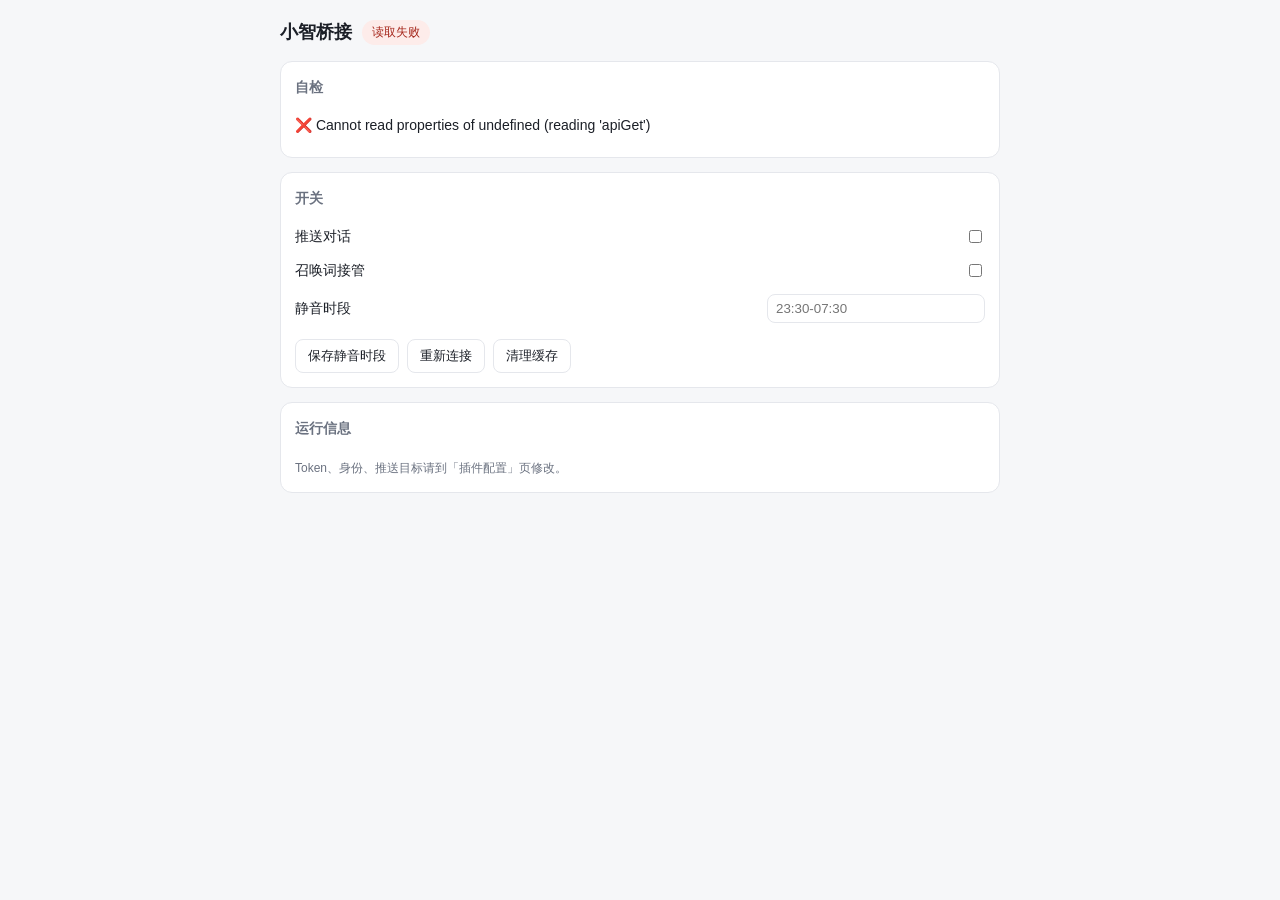
==== views/dashboard/index.html @ 1d28085f "feat!: 2.0.0 按官方插件规范重构 - 目录名与 metadata 对齐为 astrbot_plugin_xiaozhi_bridge - 不再开本机端口，状态改走 views + regi" ====
<!doctype html>
<html lang="zh-CN">
<head>
  <meta charset="utf-8" />
  <meta name="viewport" content="width=device-width, initial-scale=1" />
  <title>小智桥接</title>
  <link rel="stylesheet" href="style.css" />
</head>
<body>
  <main class="wrap">
    <header class="head">
      <h1>小智桥接</h1>
      <span id="pill" class="pill gray">读取中…</span>
    </header>
    <section class="card">
      <h2>自检</h2>
      <ul id="checkList" class="check"></ul>
    </section>
    <section class="card">
      <h2>开关</h2>
      <label class="row"><span>推送对话</span><input type="checkbox" id="pushToggle" /></label>
      <label class="row"><span>召唤词接管</span><input type="checkbox" id="triggerToggle" /></label>
      <label class="row"><span>静音时段</span>
        <input type="text" id="quiet" placeholder="23:30-07:30" /></label>
      <div class="actions">
        <button id="saveQuiet">保存静音时段</button>
        <button id="reconnect">重新连接</button>
        <button id="cleanup">清理缓存</button>
      </div>
    </section>
    <section class="card">
      <h2>运行信息</h2>
      <dl id="info" class="info"></dl>
      <p class="hint">Token、身份、推送目标请到「插件配置」页修改。</p>
    </section>
  </main>
  <script type="module" src="app.js"></script>
</body>
</html>
---- views/dashboard/style.css ----
:root { --bg:#f6f7f9; --card:#fff; --text:#1b1f27; --muted:#6b7280; --line:#e5e7ec; }
[data-theme="dark"] { --bg:#14161a; --card:#1d2027; --text:#e7e9ee; --muted:#9aa1ad; --line:#2a2f38; }
body { margin:0; background:var(--bg); color:var(--text);
  font:14px/1.6 -apple-system,"PingFang SC","Microsoft YaHei",sans-serif; }
.wrap { max-width:720px; margin:0 auto; padding:18px; }
.head { display:flex; align-items:center; gap:10px; margin-bottom:14px; }
.head h1 { font-size:18px; margin:0; }
.pill { font-size:12px; padding:3px 10px; border-radius:999px; }
.green { background:#e6f4ea; color:#1e7a45; }
.yellow { background:#fdf3d8; color:#8a6d1f; }
.red { background:#fdecea; color:#a5261b; }
.gray { background:#eceef2; color:#5b616b; }
.card { background:var(--card); border:1px solid var(--line); border-radius:12px;
  padding:14px; margin-bottom:14px; }
.card h2 { font-size:14px; margin:0 0 10px; color:var(--muted); font-weight:600; }
.check { list-style:none; padding:0; margin:0; }
.check li { padding:6px 0; border-bottom:1px dashed var(--line); }
.check li:last-child { border-bottom:0; }
.act { color:var(--muted); font-size:12px; margin-top:2px; }
.row { display:flex; align-items:center; justify-content:space-between; gap:10px; padding:6px 0; }
.row input[type="text"] { flex:1; max-width:200px; padding:6px 8px; border:1px solid var(--line);
  border-radius:8px; background:transparent; color:var(--text); }
.actions { display:flex; gap:8px; flex-wrap:wrap; margin-top:10px; }
button { padding:7px 12px; border-radius:8px; border:1px solid var(--line);
  background:transparent; color:var(--text); cursor:pointer; }
button:hover { border-color:#9aa1ad; }
.info { display:grid; grid-template-columns:96px 1fr; gap:6px 10px; margin:0; }
.info dt { color:var(--muted); }
.info dd { margin:0; word-break:break-all; }
.hint { color:var(--muted); font-size:12px; margin:10px 0 0; }
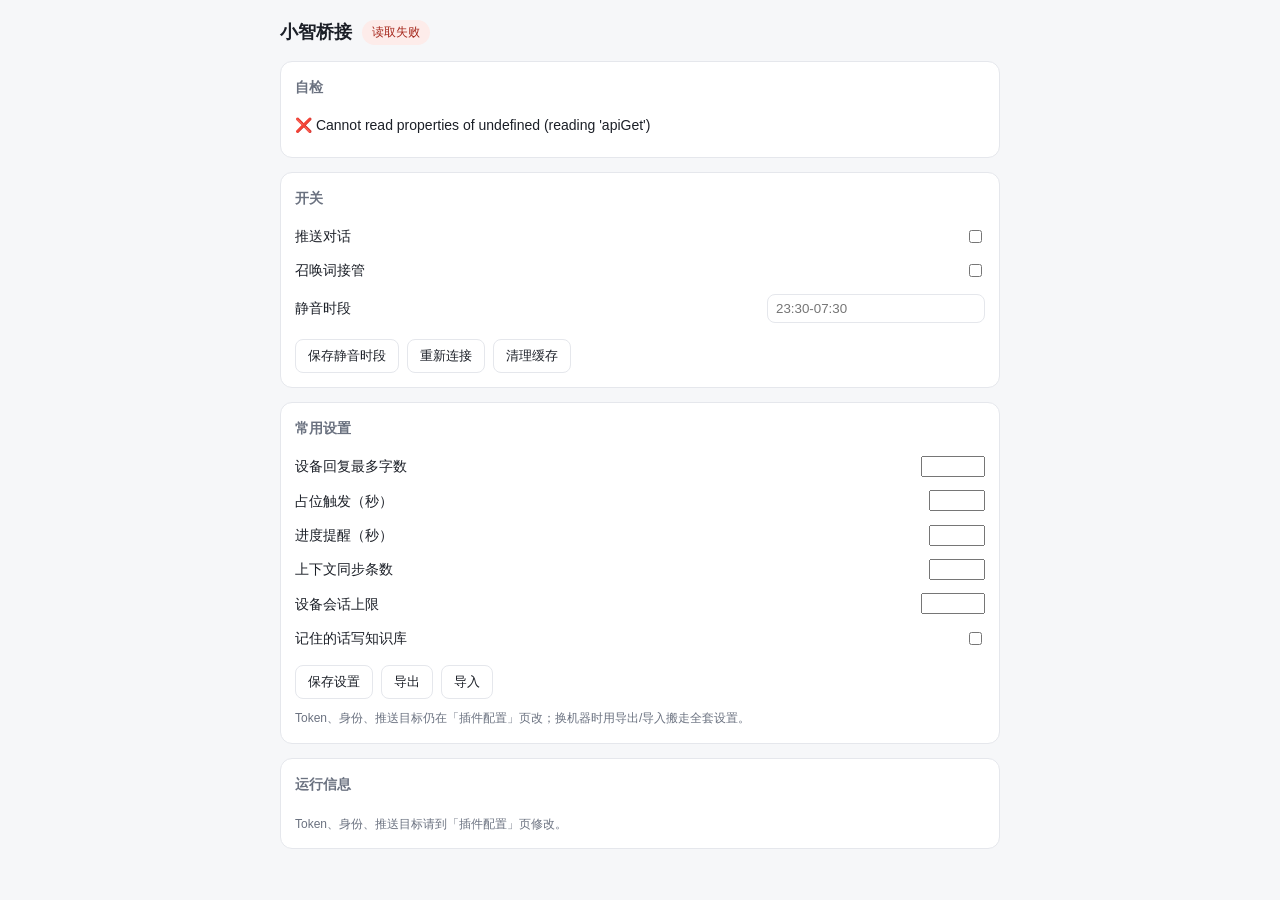
==== commit 5a319aeb: "feat: 2.1.0 跨端记忆与可迁移设置 - 新增「记住…」写知识库，跨端共享事实不靠历史窗口 - 设备侧回复长度可配（默认 150 字），适合语音 - 同步改游标式增量，去重按归一化文本，跳过推" ====
--- a/views/dashboard/index.html
+++ b/views/dashboard/index.html
@@ -29,6 +29,28 @@
       </div>
     </section>
     <section class="card">
+      <h2>常用设置</h2>
+      <label class="row"><span>设备回复最多字数</span>
+        <input type="number" id="replyMax" min="40" max="2000" /></label>
+      <label class="row"><span>占位触发（秒）</span>
+        <input type="number" id="ltSec" min="0" max="120" /></label>
+      <label class="row"><span>进度提醒（秒）</span>
+        <input type="number" id="ltRemind" min="10" max="600" /></label>
+      <label class="row"><span>上下文同步条数</span>
+        <input type="number" id="seedN" min="1" max="500" /></label>
+      <label class="row"><span>设备会话上限</span>
+        <input type="number" id="seedMax" min="50" max="2000" /></label>
+      <label class="row"><span>记住的话写知识库</span>
+        <input type="checkbox" id="kbEnable" /></label>
+      <div class="actions">
+        <button id="saveSettings">保存设置</button>
+        <button id="exportCfg">导出</button>
+        <button id="importCfg">导入</button>
+      </div>
+      <p class="hint">Token、身份、推送目标仍在「插件配置」页改；换机器时用导出/导入搬走全套设置。</p>
+    </section>
+
+    <section class="card">
       <h2>运行信息</h2>
       <dl id="info" class="info"></dl>
       <p class="hint">Token、身份、推送目标请到「插件配置」页修改。</p>
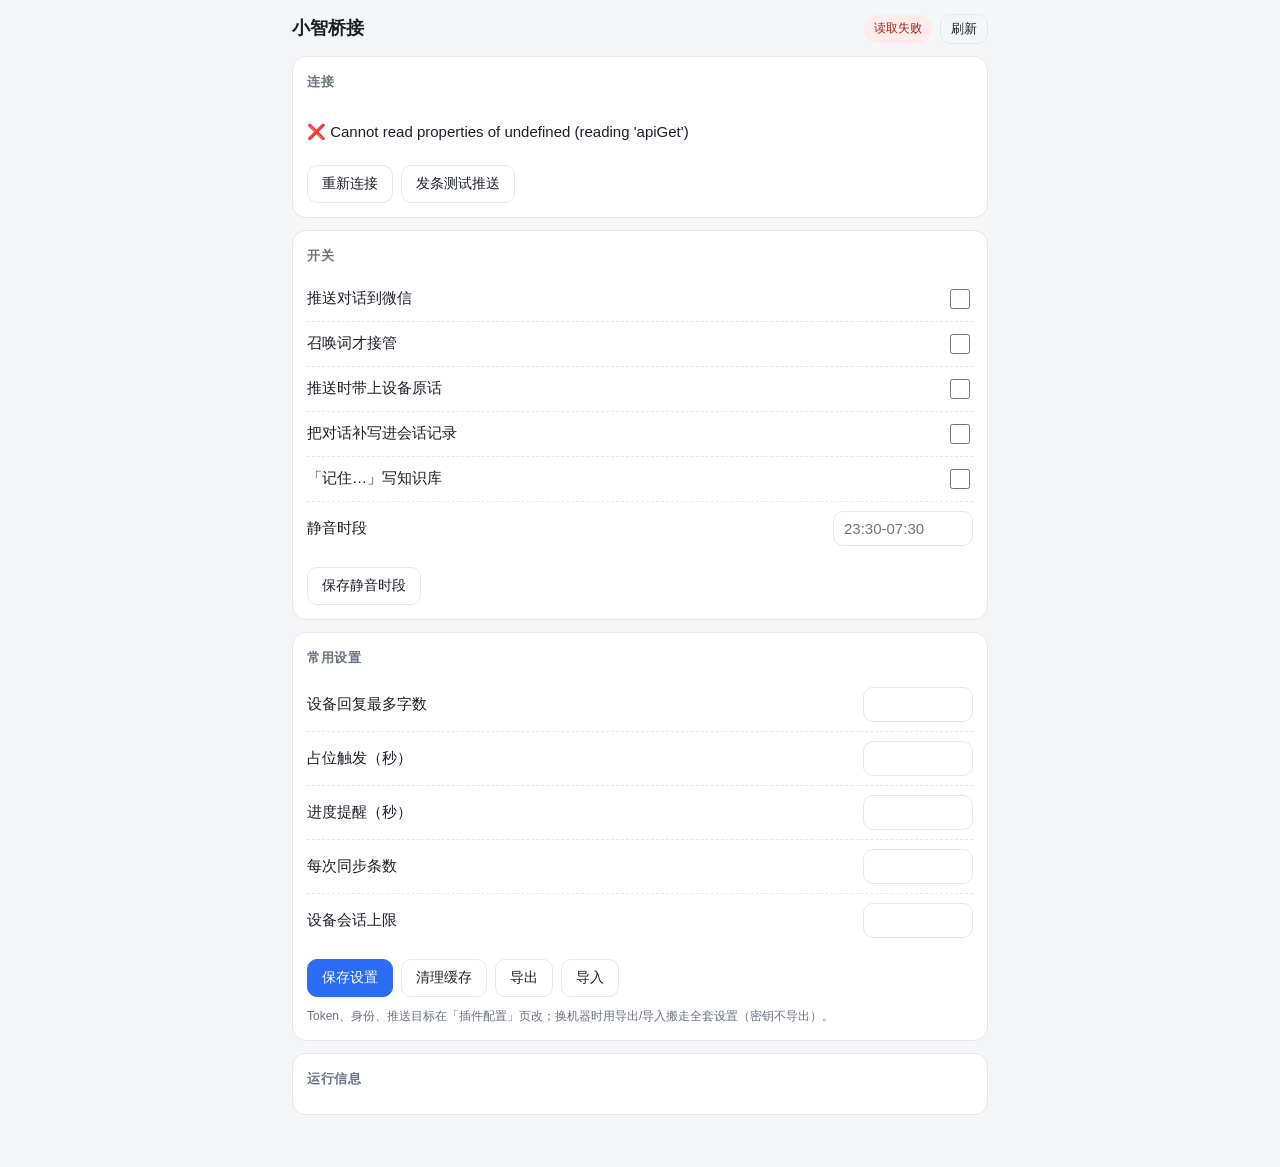
==== commit c734d47b: "fix: 2.1.1 推送按开关单点控制 - 补齐三处推送漏点：长任务、阈值内快答、无占位三条路径统一推送 - 推送开关改为唯一依据，重载不再被配置默认值覆盖 - status 增加 push_las" ====
--- a/views/dashboard/index.html
+++ b/views/dashboard/index.html
@@ -11,23 +11,33 @@
     <header class="head">
       <h1>小智桥接</h1>
       <span id="pill" class="pill gray">读取中…</span>
+      <button id="refresh" class="mini">刷新</button>
     </header>
+
     <section class="card">
-      <h2>自检</h2>
+      <h2>连接</h2>
+      <dl id="conn" class="info"></dl>
       <ul id="checkList" class="check"></ul>
+      <div class="actions">
+        <button id="reconnect">重新连接</button>
+        <button id="testpush">发条测试推送</button>
+      </div>
     </section>
+
     <section class="card">
       <h2>开关</h2>
-      <label class="row"><span>推送对话</span><input type="checkbox" id="pushToggle" /></label>
-      <label class="row"><span>召唤词接管</span><input type="checkbox" id="triggerToggle" /></label>
+      <label class="row"><span>推送对话到微信</span><input type="checkbox" id="pushToggle" /></label>
+      <label class="row"><span>召唤词才接管</span><input type="checkbox" id="triggerToggle" /></label>
+      <label class="row"><span>推送时带上设备原话</span><input type="checkbox" id="withQuestion" /></label>
+      <label class="row"><span>把对话补写进会话记录</span><input type="checkbox" id="mirrorEnable" /></label>
+      <label class="row"><span>「记住…」写知识库</span><input type="checkbox" id="kbEnable" /></label>
       <label class="row"><span>静音时段</span>
         <input type="text" id="quiet" placeholder="23:30-07:30" /></label>
       <div class="actions">
         <button id="saveQuiet">保存静音时段</button>
-        <button id="reconnect">重新连接</button>
-        <button id="cleanup">清理缓存</button>
       </div>
     </section>
+
     <section class="card">
       <h2>常用设置</h2>
       <label class="row"><span>设备回复最多字数</span>
@@ -36,24 +46,22 @@
         <input type="number" id="ltSec" min="0" max="120" /></label>
       <label class="row"><span>进度提醒（秒）</span>
         <input type="number" id="ltRemind" min="10" max="600" /></label>
-      <label class="row"><span>上下文同步条数</span>
+      <label class="row"><span>每次同步条数</span>
         <input type="number" id="seedN" min="1" max="500" /></label>
       <label class="row"><span>设备会话上限</span>
         <input type="number" id="seedMax" min="50" max="2000" /></label>
-      <label class="row"><span>记住的话写知识库</span>
-        <input type="checkbox" id="kbEnable" /></label>
       <div class="actions">
-        <button id="saveSettings">保存设置</button>
+        <button id="saveSettings" class="primary">保存设置</button>
+        <button id="cleanup">清理缓存</button>
         <button id="exportCfg">导出</button>
         <button id="importCfg">导入</button>
       </div>
-      <p class="hint">Token、身份、推送目标仍在「插件配置」页改；换机器时用导出/导入搬走全套设置。</p>
+      <p class="hint">Token、身份、推送目标在「插件配置」页改；换机器时用导出/导入搬走全套设置（密钥不导出）。</p>
     </section>
 
     <section class="card">
       <h2>运行信息</h2>
       <dl id="info" class="info"></dl>
-      <p class="hint">Token、身份、推送目标请到「插件配置」页修改。</p>
     </section>
   </main>
   <script type="module" src="app.js"></script>
--- a/views/dashboard/style.css
+++ b/views/dashboard/style.css
@@ -1,30 +1,61 @@
-:root { --bg:#f6f7f9; --card:#fff; --text:#1b1f27; --muted:#6b7280; --line:#e5e7ec; }
-[data-theme="dark"] { --bg:#14161a; --card:#1d2027; --text:#e7e9ee; --muted:#9aa1ad; --line:#2a2f38; }
-body { margin:0; background:var(--bg); color:var(--text);
-  font:14px/1.6 -apple-system,"PingFang SC","Microsoft YaHei",sans-serif; }
-.wrap { max-width:720px; margin:0 auto; padding:18px; }
-.head { display:flex; align-items:center; gap:10px; margin-bottom:14px; }
-.head h1 { font-size:18px; margin:0; }
-.pill { font-size:12px; padding:3px 10px; border-radius:999px; }
-.green { background:#e6f4ea; color:#1e7a45; }
-.yellow { background:#fdf3d8; color:#8a6d1f; }
-.red { background:#fdecea; color:#a5261b; }
-.gray { background:#eceef2; color:#5b616b; }
-.card { background:var(--card); border:1px solid var(--line); border-radius:12px;
-  padding:14px; margin-bottom:14px; }
-.card h2 { font-size:14px; margin:0 0 10px; color:var(--muted); font-weight:600; }
-.check { list-style:none; padding:0; margin:0; }
-.check li { padding:6px 0; border-bottom:1px dashed var(--line); }
-.check li:last-child { border-bottom:0; }
-.act { color:var(--muted); font-size:12px; margin-top:2px; }
-.row { display:flex; align-items:center; justify-content:space-between; gap:10px; padding:6px 0; }
-.row input[type="text"] { flex:1; max-width:200px; padding:6px 8px; border:1px solid var(--line);
-  border-radius:8px; background:transparent; color:var(--text); }
-.actions { display:flex; gap:8px; flex-wrap:wrap; margin-top:10px; }
-button { padding:7px 12px; border-radius:8px; border:1px solid var(--line);
-  background:transparent; color:var(--text); cursor:pointer; }
-button:hover { border-color:#9aa1ad; }
-.info { display:grid; grid-template-columns:96px 1fr; gap:6px 10px; margin:0; }
-.info dt { color:var(--muted); }
-.info dd { margin:0; word-break:break-all; }
-.hint { color:var(--muted); font-size:12px; margin:10px 0 0; }
+:root {
+  --bg: #f5f6f8; --card: #fff; --text: #1b1f27; --muted: #6b7280;
+  --line: #e5e7ec; --brand: #2b6cf5; --ok: #1e7a45; --warn: #8a6d1f; --bad: #a5261b;
+}
+[data-theme="dark"] {
+  --bg: #14161a; --card: #1d2027; --text: #e7e9ee; --muted: #9aa1ad; --line: #2a2f38;
+}
+* { box-sizing: border-box; }
+html, body { max-width: 100%; overflow-x: hidden; }
+body {
+  margin: 0; background: var(--bg); color: var(--text);
+  font: 15px/1.65 -apple-system, "PingFang SC", "Microsoft YaHei", sans-serif;
+  overflow-wrap: anywhere; word-break: break-word;
+}
+.wrap { max-width: 720px; margin: 0 auto; padding: 14px 12px 40px; }
+.head { display: flex; align-items: center; gap: 8px; margin-bottom: 12px; }
+.head h1 { font-size: 18px; margin: 0; flex: 1 1 auto; min-width: 0; }
+.pill { font-size: 12px; padding: 4px 10px; border-radius: 999px; white-space: nowrap; flex: 0 0 auto; }
+.pill.green { background: #e6f4ea; color: var(--ok); }
+.pill.yellow { background: #fdf3d8; color: var(--warn); }
+.pill.red { background: #fdecea; color: var(--bad); }
+.pill.gray { background: #eceef2; color: #5b616b; }
+.card {
+  background: var(--card); border: 1px solid var(--line);
+  border-radius: 14px; padding: 14px; margin-bottom: 12px;
+  overflow: hidden;
+}
+.card h2 {
+  font-size: 13px; margin: 0 0 10px; color: var(--muted);
+  font-weight: 600; letter-spacing: .04em;
+}
+.info { display: grid; grid-template-columns: 78px minmax(0, 1fr); gap: 6px 10px; margin: 0; }
+.info dt { color: var(--muted); }
+.info dd { margin: 0; min-width: 0; word-break: break-all; }
+.check { list-style: none; padding: 0; margin: 10px 0 0; }
+.check li { padding: 8px 0; border-top: 1px dashed var(--line); min-width: 0; }
+.check li:first-child { border-top: 0; }
+.act { color: var(--muted); font-size: 13px; margin-top: 2px; }
+.row {
+  display: flex; align-items: center; justify-content: space-between;
+  gap: 10px; padding: 9px 0; border-top: 1px dashed var(--line);
+}
+.row:first-of-type { border-top: 0; }
+.row > span { flex: 1 1 auto; min-width: 0; }
+.row input[type="text"], .row input[type="number"] {
+  flex: 0 0 auto; width: 110px; max-width: 45%; padding: 8px 10px;
+  border: 1px solid var(--line); border-radius: 10px;
+  background: transparent; color: var(--text); font-size: 15px;
+}
+.row input[type="text"] { width: 140px; }
+.row input[type="checkbox"] { flex: 0 0 auto; width: 20px; height: 20px; }
+.actions { display: flex; gap: 8px; flex-wrap: wrap; margin-top: 12px; }
+button {
+  padding: 9px 14px; border-radius: 10px; border: 1px solid var(--line);
+  background: transparent; color: var(--text); cursor: pointer;
+  font-size: 14px; max-width: 100%;
+}
+button:hover { border-color: #9aa1ad; }
+button.primary { background: var(--brand); border-color: var(--brand); color: #fff; }
+button.mini { padding: 5px 10px; font-size: 13px; }
+.hint { color: var(--muted); font-size: 12px; margin: 10px 0 0; line-height: 1.6; }
